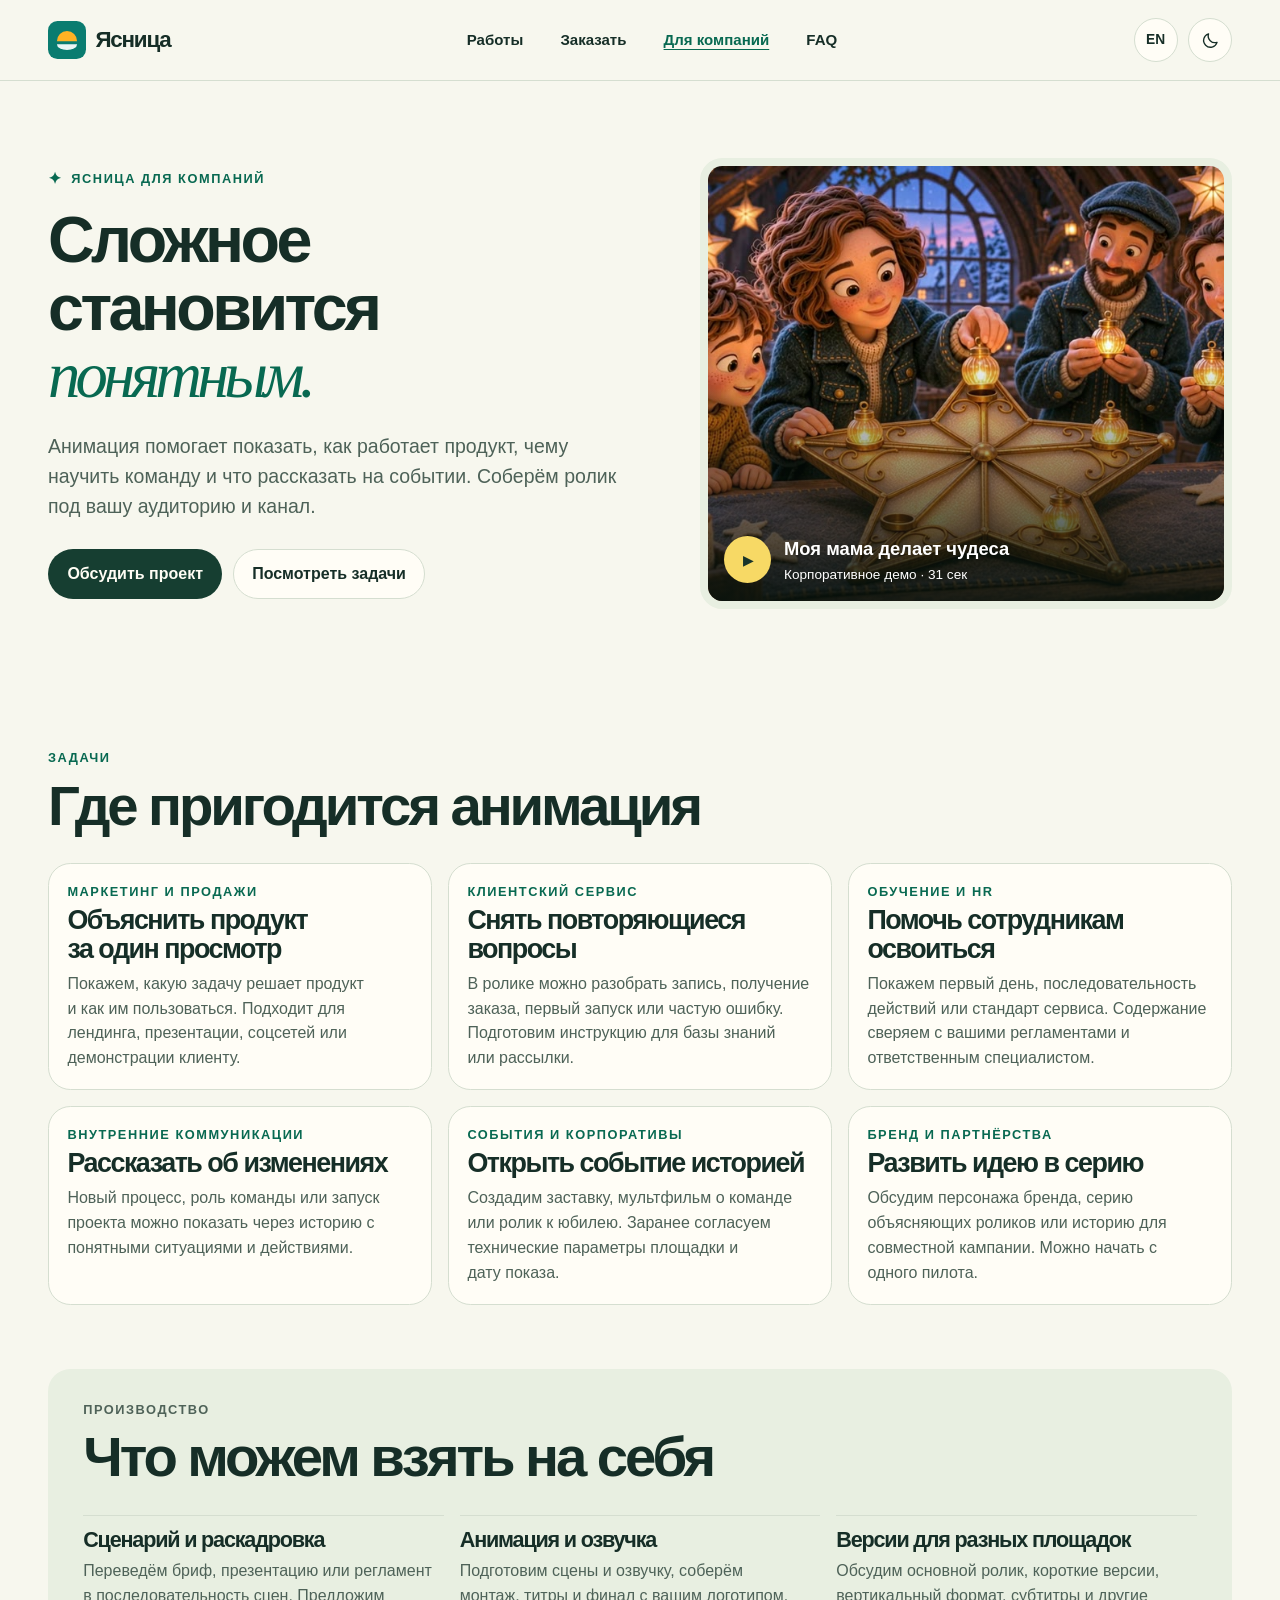
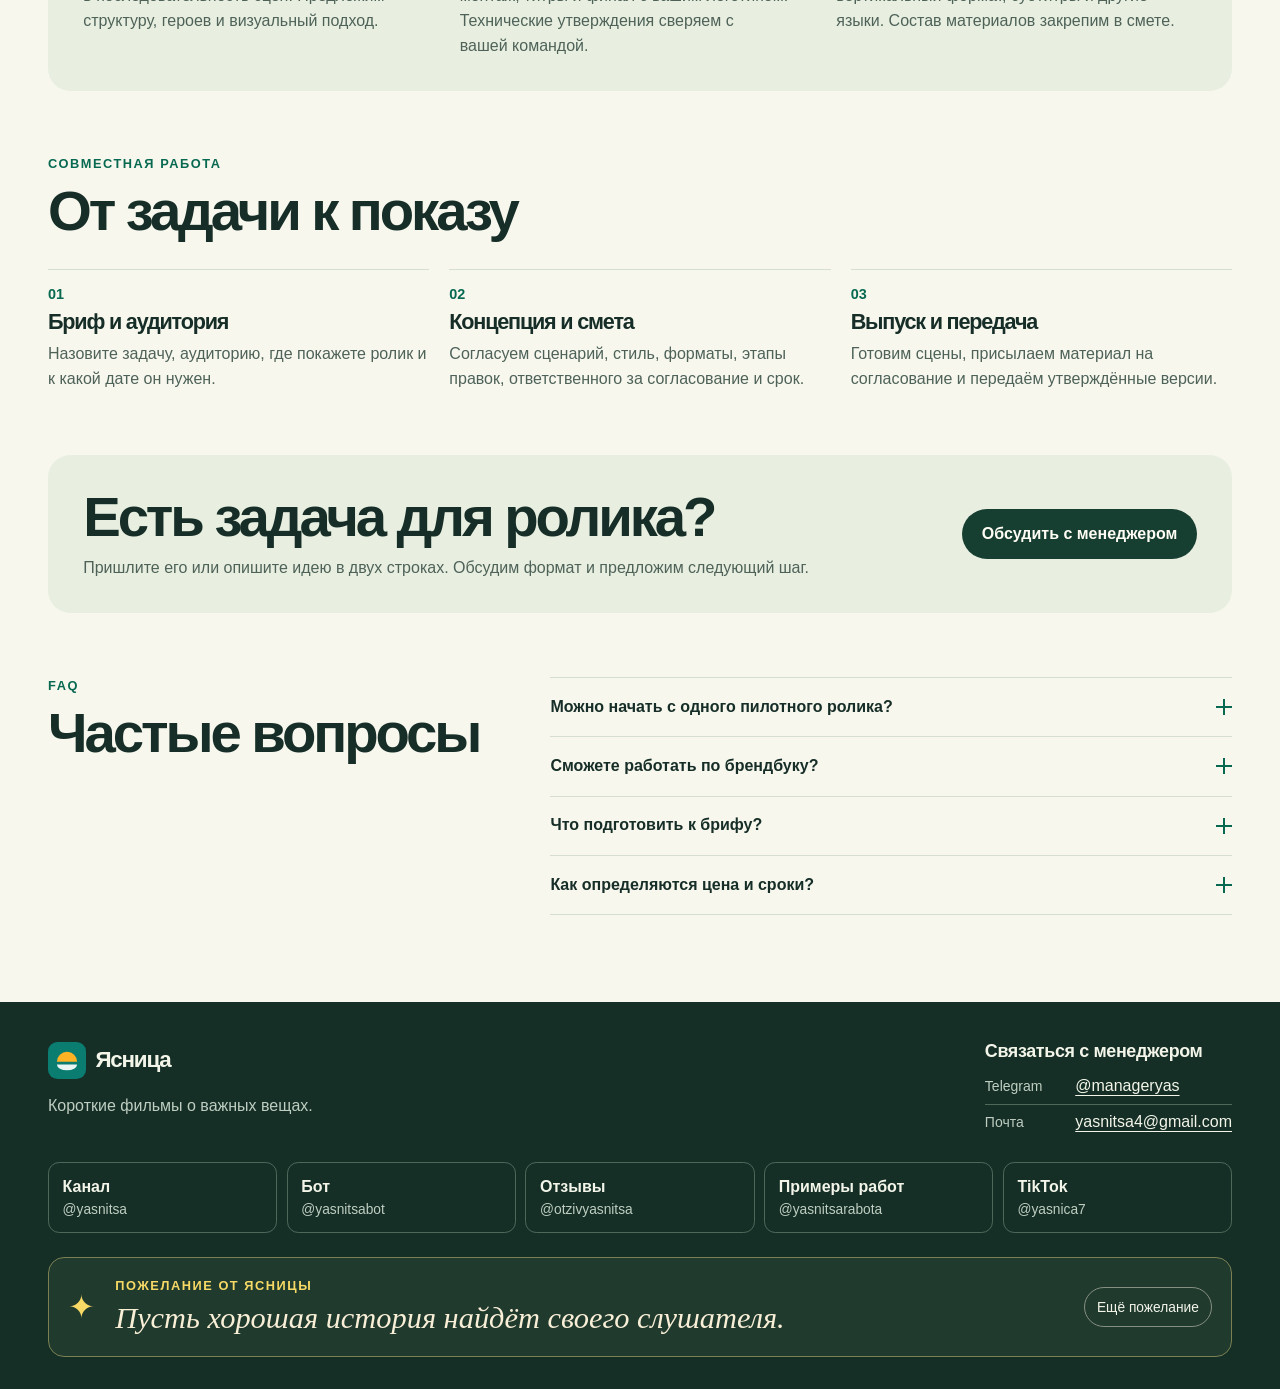
==== business/index.html @ 356d0d3c "Launch refreshed Yasnitsa site and Telegram Mini App" ====
<!doctype html>
<html lang="ru">
<head>
<meta charset="utf-8">
<meta name="viewport" content="width=device-width, initial-scale=1">
<meta name="description" content="Анимация для обучения, продуктов, коммуникаций и событий. Сценарий, герои, озвучка и монтаж под задачу компании.">
<meta name="theme-color" content="#f7f7ee">
<meta property="og:title" content="Ясница для компаний — анимация под вашу задачу">
<meta property="og:description" content="Анимация для обучения, продуктов, коммуникаций и событий. Сценарий, герои, озвучка и монтаж под задачу компании.">
<meta property="og:image" content="https://yasnitsa.ru/assets/corporate.jpg">
<title data-en="Yasnitsa for business — animation with a purpose">Ясница для компаний — анимация под вашу задачу</title>
<link rel="canonical" href="https://yasnitsa.ru/business/">
<link rel="icon" href="../assets/mark.svg" type="image/svg+xml">
<script src="../prefs.js"></script>
<link rel="stylesheet" href="../styles.css">
<script src="../site.js" defer></script>
</head>
<body data-assets="../assets/">
<a class="skip" href="#main"><span data-en="Skip to content">К содержанию</span></a>
<header class="top"><div class="wrap top-inner">
<a class="brand" href="../"><img src="../assets/mark.svg" alt="" width="40" height="40"><span data-en="Yasnitsa">Ясница</span></a>
<nav aria-label="Навигация" data-en-label="Navigation">
<a href="../#works"><span data-en="Portfolio">Работы</span></a>
<a href="../#order"><span data-en="Order">Заказать</span></a>
<a href="../business/" aria-current='page'><span data-en="For business">Для компаний</span></a>
<a href="#faq">FAQ</a>
</nav>
<div class="controls"><button type="button" id="language" aria-label="Switch to English">EN</button><button type="button" id="theme" aria-label="Включить тёмную тему"></button></div>
</div></header>
<main id="main">

<section class="wrap hero business-hero">
<div class="hero-copy"><p data-en="Yasnitsa for business" class="kicker">Ясница для компаний</p>
<h1><span data-en="Make the complex">Сложное становится</span> <em><span data-en="easy to follow.">понятным.</span></em></h1>
<p data-en="Animation can show how a product works, teach a team or open an event. We build the film around your audience and where they’ll watch it." class="lead">Анимация помогает показать, как работает продукт, чему научить команду и что рассказать на событии. Соберём ролик под вашу аудиторию и канал.</p>
<div class="buttons"><a href="https://t.me/manageryas" class="button primary" data-order="business"><span data-en="Discuss a project">Обсудить проект</span></a><a class="button secondary" href="#use-cases"><span data-en="Explore use cases">Посмотреть задачи</span></a></div></div>
<a class="business-film work-media" href="../assets/corporate.mp4" data-video="corporate" data-title-ru="Моя мама делает чудеса" data-title-en="My Mum Makes Miracles" aria-label="Смотреть корпоративное демо" data-en-label="Watch the business demo"><img src="../assets/corporate.jpg" alt="" width="720" height="405"><span class="film-caption"><span class="play" aria-hidden="true">▶</span><span><strong data-en="My Mum Makes Miracles">Моя мама делает чудеса</strong><small data-en="Business demo · 31 sec">Корпоративное демо · 31 сек</small></span></span></a>
</section>
<section class="wrap section" id="use-cases"><div class="section-heading"><p data-en="Use cases" class="kicker">Задачи</p><h2 data-en="Where animation can help">Где пригодится анимация</h2></div><div class="use-grid"><article class="use-card"><p data-en="Marketing and sales" class="kicker">Маркетинг и продажи</p><h3 data-en="Explain a product in one viewing">Объяснить продукт за один просмотр</h3><p data-en="Show what the product does and how to use it, for a landing page, pitch, social video or client demo.">Покажем, какую задачу решает продукт и как им пользоваться. Подходит для лендинга, презентации, соцсетей или демонстрации клиенту.</p></article><article class="use-card"><p data-en="Customer support" class="kicker">Клиентский сервис</p><h3 data-en="Answer recurring questions">Снять повторяющиеся вопросы</h3><p data-en="Cover booking, order collection, getting started or a common mistake. Turn it into a video for your help centre or email series.">В ролике можно разобрать запись, получение заказа, первый запуск или частую ошибку. Подготовим инструкцию для базы знаний или рассылки.</p></article><article class="use-card"><p data-en="Learning and HR" class="kicker">Обучение и HR</p><h3 data-en="Help employees hit the ground running">Помочь сотрудникам освоиться</h3><p data-en="Show the first day, a task sequence or a service standard. We align the script with your policies and subject-matter expert.">Покажем первый день, последовательность действий или стандарт сервиса. Содержание сверяем с вашими регламентами и ответственным специалистом.</p></article><article class="use-card"><p data-en="Internal communications" class="kicker">Внутренние коммуникации</p><h3 data-en="Explain a change">Рассказать об изменениях</h3><p data-en="Use a story with clear situations and actions to explain a new process, what a team does or a project launch.">Новый процесс, роль команды или запуск проекта можно показать через историю с понятными ситуациями и действиями.</p></article><article class="use-card"><p data-en="Events and celebrations" class="kicker">События и корпоративы</p><h3 data-en="Open the event with a story">Открыть событие историей</h3><p data-en="Create an opener, a film about the team or an anniversary piece. We agree on venue specifications and the screening date upfront.">Создадим заставку, мультфильм о команде или ролик к юбилею. Заранее согласуем технические параметры площадки и дату показа.</p></article><article class="use-card"><p data-en="Brand and partnerships" class="kicker">Бренд и партнёрства</p><h3 data-en="Turn an idea into a series">Развить идею в серию</h3><p data-en="Discuss a brand character, an explainer series or a story for a joint campaign. Start with a single pilot if you like.">Обсудим персонажа бренда, серию объясняющих роликов или историю для совместной кампании. Можно начать с одного пилота.</p></article></div></section>
<section class="wrap section scope"><div class="section-heading"><p data-en="Production" class="kicker">Производство</p><h2 data-en="What we can take on">Что можем взять на себя</h2></div>
<div class="scope-grid">
<article><h3 data-en="Script and storyboard">Сценарий и раскадровка</h3><p data-en="Turn a brief, slide deck or policy into a sequence of scenes. We propose the structure, characters and visual approach.">Переведём бриф, презентацию или регламент в последовательность сцен. Предложим структуру, героев и визуальный подход.</p></article>
<article><h3 data-en="Animation and narration">Анимация и озвучка</h3><p data-en="Create scenes and narration, edit the film and add captions and your logo. We check technical claims with your team.">Подготовим сцены и озвучку, соберём монтаж, титры и финал с вашим логотипом. Технические утверждения сверяем с вашей командой.</p></article>
<article><h3 data-en="Cuts for different platforms">Версии для разных площадок</h3><p data-en="Discuss a master cut, shorter edits, vertical video, subtitles and other languages. We specify the deliverables in the quote.">Обсудим основной ролик, короткие версии, вертикальный формат, субтитры и другие языки. Состав материалов закрепим в смете.</p></article>
</div></section>
<section class="wrap section"><div class="section-heading"><p data-en="Working together" class="kicker">Совместная работа</p><h2 data-en="From brief to screening">От задачи к показу</h2></div><ol class="steps"><li><span class="step-no" aria-hidden="true">01</span><h3 data-en="Brief and audience">Бриф и аудитория</h3><p data-en="Tell us the goal, audience, viewing channel and deadline.">Назовите задачу, аудиторию, где покажете ролик и к какой дате он нужен.</p></li><li><span class="step-no" aria-hidden="true">02</span><h3 data-en="Concept and quote">Концепция и смета</h3><p data-en="Agree on the story, style, formats, review stages, point of contact and schedule.">Согласуем сценарий, стиль, форматы, этапы правок, ответственного за согласование и срок.</p></li><li><span class="step-no" aria-hidden="true">03</span><h3 data-en="Production and delivery">Выпуск и передача</h3><p data-en="We make the scenes, share the work for review and deliver the approved versions.">Готовим сцены, присылаем материал на согласование и передаём утверждённые версии.</p></li></ol></section>
<section class="wrap section business-cta"><div><h2 data-en="Have a brief in mind?">Есть задача для ролика?</h2><p data-en="Send a brief or describe the idea in a couple of lines. We’ll discuss a format and suggest a next step.">Пришлите его или опишите идею в двух строках. Обсудим формат и предложим следующий шаг.</p></div><a href="https://t.me/manageryas" class="button primary" data-order="business"><span data-en="Talk to our manager">Обсудить с менеджером</span></a></section><section class="wrap section faq" id="faq"><div class="section-heading"><p data-en="FAQ" class="kicker">FAQ</p><h2 data-en="Frequently asked questions">Частые вопросы</h2></div><div class="faq-list"><details><summary><span data-en="Can we start with a pilot film?">Можно начать с одного пилотного ролика?</span><span class="plus" aria-hidden="true"></span></summary><p data-en="Yes. We agree on one goal, audience and format. After the pilot, we can discuss a series or further cuts.">Да. Согласуем одну задачу, аудиторию и формат. После пилота можно обсудить серию или дополнительные версии.</p></details><details><summary><span data-en="Can you work from our brand guidelines?">Сможете работать по брендбуку?</span><span class="plus" aria-hidden="true"></span></summary><p data-en="Yes. Share your guidelines, logo, fonts and examples. We agree on how to apply them to the visuals, captions and end card.">Да. Пришлите брендбук, логотип, шрифты и примеры. Согласуем, как применить их в иллюстрациях, титрах и финале.</p></details><details><summary><span data-en="What should we prepare for the brief?">Что подготовить к брифу?</span><span class="plus" aria-hidden="true"></span></summary><p data-en="Share the goal, audience, channel and target date. If you have a script, policy, product link or style references, you can send them after first contact.">Цель ролика, аудиторию, площадку и желаемую дату. Если есть сценарий, регламент, ссылка на продукт или примеры стиля, приложите их после первого контакта.</p></details><details><summary><span data-en="How do you estimate price and timing?">Как определяются цена и сроки?</span><span class="plus" aria-hidden="true"></span></summary><p data-en="We consider script and scene complexity, versions, narration and review stages. We discuss the quote, schedule and usage terms before starting.">По объёму сценария, числу сцен и версий, озвучке и этапам согласования. Смету, срок и условия использования обсуждаем до начала работы.</p></details></div></section>
</main>
<footer class="footer" id="contacts"><div class="wrap">
<div class="footer-main"><div><a class="brand" href="../"><img src="../assets/mark.svg" alt="" width="40" height="40"><span data-en="Yasnitsa">Ясница</span></a><p data-en="Short films about the things that matter.">Короткие фильмы о важных вещах.</p></div>
<div class="direct"><h2 data-en="Contact our manager">Связаться с менеджером</h2>
<a href="https://t.me/manageryas"><span class="contact-label">Telegram</span><span>@manageryas</span></a>
<a href="mailto:yasnitsa4@gmail.com"><span class="contact-label" data-en="Email">Почта</span><span>yasnitsa4@gmail.com</span></a></div></div>
<div class="socials"><a href="https://t.me/yasnitsa"><strong data-en="Channel">Канал</strong><span>@yasnitsa</span></a><a href="https://t.me/yasnitsabot"><strong data-en="Bot">Бот</strong><span>@yasnitsabot</span></a><a href="https://t.me/otzivyasnitsa"><strong data-en="Reviews">Отзывы</strong><span>@otzivyasnitsa</span></a><a href="https://t.me/yasnitsarabota"><strong data-en="Portfolio">Примеры работ</strong><span>@yasnitsarabota</span></a><a href="https://www.tiktok.com/@yasnica7"><strong data-en="TikTok">TikTok</strong><span>@yasnica7</span></a></div>
<aside class="wish"><div class="wish-star" aria-hidden="true">✦</div><div><p data-en="A wish from Yasnitsa" class="kicker">Пожелание от Ясницы</p><p class="wish-line" id="wish" aria-live="polite"><span data-en="May today give you a reason to smile.">Пусть сегодня найдётся повод улыбнуться.</span></p></div>
<button class="wish-next" type="button" id="wish-next"><span data-en="Another wish">Ещё пожелание</span></button></aside>
</div></footer>
<dialog id="video-dialog" class="modal" aria-labelledby="video-title">
<button class="close" type="button" data-close aria-label="Закрыть" data-en-label="Close">×</button>
<div class="video-panel"><video controls playsinline preload="none"></video></div>
<div class="modal-body"><p data-en="Demo film" class="kicker">Демонстрационная работа</p><h2 id="video-title"></h2><p data-en="Fictional story. The video is in Russian.">Вымышленный сюжет. Видео на русском языке.</p></div>
</dialog>
<dialog id="order-dialog" class="modal order-modal" aria-labelledby="order-title">
<button class="close" type="button" data-close aria-label="Закрыть" data-en-label="Close">×</button>
<div class="modal-body"><p data-en="Custom project" class="kicker">Заказной проект</p>
<h2 id="order-title"></h2>
<p data-en="Tell us a little about your idea. We’ll suggest an approach and agree on timing and cost.">Коротко опишите идею. Мы подскажем, что можно сделать, и согласуем сроки и стоимость.</p>
<form id="order-form">
<label for="brief"><span data-en="Idea, occasion or goal">Идея, повод или задача</span></label>
<textarea id="brief" maxlength="650" rows="4" placeholder="Например: сказка про маленького пилота на день рождения" data-en-placeholder="For example: a little pilot’s birthday adventure"></textarea>
<p class="field-note"><span data-en="Your draft opens in Telegram so you can send it yourself.">Текст откроется как черновик в Telegram. Отправить его вы сможете сами.</span></p>
<div class="buttons"><a class="button primary" id="telegram-draft" href="https://t.me/manageryas"><span data-en="Open Telegram">Открыть Telegram</span></a><a class="button secondary" id="email-draft" href="mailto:yasnitsa4@gmail.com"><span data-en="Use email">Написать на почту</span></a></div>
</form></div></dialog>
</body>
</html>
---- styles.css ----
:root {
  color-scheme: light;
  --bg: #f7f7ee; --paper: #fffdf6; --ink: #162e27; --muted: #4e6258;
  --line: #d5ded0; --accent: #086951; --wash: #e8efe1; --warm: #f2eddc;
  --sun: #f7d965; --button: #163e31; --button-ink: #fffdf4;
  --footer: #152f27; --footer-ink: #f3f5e9; --footer-muted: #bfcec1;
  --radius: 1.4rem;
  font-family: Inter, -apple-system, BlinkMacSystemFont, "Segoe UI", Arial, sans-serif;
}
:root[data-theme="dark"] {
  color-scheme: dark;
  --bg: #111e19; --paper: #192a23; --ink: #edf3e9; --muted: #bbcbbf;
  --line: #384d43; --accent: #9adcb2; --wash: #20372b; --warm: #2a3024;
  --button: #c7edb9; --button-ink: #162e27; --footer: #0a1712;
}
*,*::before,*::after { box-sizing: border-box }
html { scroll-behavior: smooth }
body { margin: 0; background: var(--bg); color: var(--ink); line-height: 1.55 }
img { display: block; max-width: 100%; height: auto }
a { color: inherit; text-underline-offset: .25em }
button,textarea { font: inherit }
button { cursor: pointer }
:focus-visible { outline: 3px solid #dd9e22; outline-offset: 4px }
h1,h2,h3,p { margin: 0 }
h1,h2,h3 { line-height: 1.05; letter-spacing: -.055em; text-wrap: balance }
h1 { font-size: clamp(3.05rem, 6.05vw, 6rem); font-weight: 780 }
h2 { font-size: clamp(2rem, 4.4vw, 4.1rem); font-weight: 760 }
h3 { font-size: clamp(1.4rem, 2.1vw, 2rem); font-weight: 740 }
p { text-wrap: pretty }
.wrap { width: min(1200px, calc(100% - 6rem)); margin-inline: auto }
.skip { position: fixed; left: 1rem; top: 1rem; z-index: 5; transform: translateY(-180%); background: var(--paper); padding: .7rem 1rem }
.skip:focus { transform: none }
.top { border-bottom: 1px solid var(--line) }
.top-inner { display: flex; min-height: 5rem; justify-content: space-between; align-items: center; gap: 1.25rem }
.brand { display: inline-flex; align-items: center; gap: .62rem; font-size: 1.4rem; font-weight: 780; letter-spacing: -.055em; text-decoration: none }
.brand img { flex: none; width: 2.35rem }
nav { display: flex; align-items: center; gap: clamp(.8rem, 2.9vw, 2.6rem) }
nav a { font-size: .94rem; font-weight: 650; text-decoration: none; white-space: nowrap }
nav a:hover, nav a[aria-current] { color: var(--accent); text-decoration: underline }
.controls,.buttons { display: flex; gap: .65rem; align-items: center; flex-wrap: wrap }
.controls { flex-wrap: nowrap }
.controls button { min-width: 2.75rem; height: 2.75rem; display: grid; place-items: center; padding: .32rem; background: var(--paper); color: var(--ink); border: 1px solid var(--line); border-radius: 50%; font-size: .86rem; font-weight: 750 }
.controls button svg { width: 1.18rem; height: 1.18rem }
.button { min-height: 3.15rem; display: inline-flex; align-items: center; justify-content: center; border-radius: 999px; padding: .7rem 1.15rem; text-decoration: none; font-weight: 720; border: 1px solid transparent; line-height: 1.2; text-align: center; transition: transform .2s, background-color .2s }
.button:hover { transform: translateY(-2px) }
.primary { color: var(--button-ink); background: var(--button) }
.secondary { background: var(--paper); border-color: var(--line); color: var(--ink) }
.hero { display: grid; grid-template-columns: 1.02fr .98fr; align-items: center; gap: clamp(2rem, 5vw, 5.5rem); padding-block: clamp(3rem, 6vw, 6rem) }
.hero h1 em { display: block; font-weight: 500; font-family: Georgia, "Times New Roman", serif; color: var(--accent); letter-spacing: -.075em }
.kicker { font-size: .8rem; font-weight: 780; letter-spacing: .12em; text-transform: uppercase; color: var(--accent); line-height: 1.35 }
.hero-copy .kicker { display: inline-flex; gap: .55rem; align-items: center; margin-bottom: 1rem }
.hero-copy .kicker::before { content: '✦'; color: var(--accent); font-size: 1rem }
.lead { color: var(--muted); max-width: 36rem; font-size: clamp(1rem, 1.55vw, 1.22rem); margin-top: 1.35rem }
.hero .buttons { margin-top: 1.7rem }
.hero-art { position: relative; padding: .56rem; border-radius: calc(var(--radius) + .56rem); background: var(--wash); border: 1px solid var(--line); transform: rotate(2deg); margin-inline: .25rem }
.hero-film, .work-media { position: relative; display: block; overflow: hidden; border-radius: var(--radius); isolation: isolate; background: var(--wash); color: #fff }
.hero-film { aspect-ratio: 1.12; }
.hero-film img,.work-media img { width: 100%; height: 100%; object-fit: cover; transition: transform .35s }
.hero-film img { object-position: center 42% }
.hero-film:hover img,.work-media:hover img { transform: scale(1.045) }
.hero-film::after,.business-film::after { content: ''; position: absolute; inset: 42% 0 0; background: linear-gradient(transparent,rgba(5,17,12,.9)); z-index: 0; pointer-events: none }
.film-caption { position: absolute; display: flex; align-items: center; gap: .8rem; bottom: 1rem; left: 1rem; right: 1rem; z-index: 1 }
.film-caption strong,.film-caption small { display: block }
.film-caption strong { font-size: 1.15rem }
.film-caption small { color: #fff; font-size: .85rem }
.play { display: grid; place-items: center; width: 2.95rem; height: 2.95rem; background: var(--sun); color: #19342a; border-radius: 50%; flex: none; font-size: .9rem; padding-left: .13rem }
.hero-ticket { position: absolute; right: -.9rem; top: 1.55rem; display: inline-flex; align-items: center; gap: .5rem; padding: .6rem .85rem; border-radius: .55rem; background: var(--sun); color: #213b30; box-shadow: 0 5px 17px #1113; font-size: .85rem; font-weight: 750; transform: rotate(-8deg); pointer-events: none }
.section { padding-block: clamp(2.4rem, 5vw, 4.6rem); scroll-margin-top: 1rem }
.section-heading { margin-bottom: 1.8rem; max-width: 53rem }
.section-heading .kicker,.about .kicker { margin-bottom: .55rem }
.section-intro { color: var(--muted); margin-top: .8rem; max-width: 43rem }
.work-grid,.use-grid,.scope-grid { display: grid; grid-template-columns: repeat(3,minmax(0,1fr)); gap: 1rem }
.work-card,.use-card { background: var(--paper); border: 1px solid var(--line); border-radius: var(--radius) }
.work-card { padding: .45rem }
.work-media { aspect-ratio: 1.55; border-radius: 1rem }
.work-media.portrait img { object-position: 50% 38% }
.work-card .play { position: absolute; left: .65rem; bottom: .65rem }
.work-copy,.use-card { padding: 1.15rem }
.work-copy h3,.use-card h3 { margin: .4rem 0 .55rem }
.work-copy > p:last-child,.use-card > p:last-child,.offer p,.steps p,.scope p,.about > div > p:not(.kicker),.business-cta p { color: var(--muted) }
.quiet-link { display: inline-block; color: var(--accent); margin-top: 1.15rem; font-weight: 700 }
.offer-grid { display: grid; grid-template-columns: 1fr 1fr; gap: 1rem }
.offer { position: relative; display: flex; flex-direction: column; align-items: flex-start; gap: .8rem; background: var(--wash); border: 1px solid var(--line); border-radius: var(--radius); padding: clamp(1.25rem,3vw,2rem) }
.offer-icon { color: var(--accent); font-size: 2rem; line-height: 1 }
.offer .button { margin-top: auto }
.unavailable { background: var(--warm); overflow: hidden }
.unavailable .ribbon { background: var(--sun); color: #332e16; font-size: .85rem; font-weight: 760; padding: .55rem 1rem; align-self: stretch; margin: auto calc(-1 * clamp(1.25rem,3vw,2rem)) .15rem; text-align: center; background-image: repeating-linear-gradient(135deg,transparent 0 12px,#97780712 12px 21px) }
.process { margin-top: 2.1rem }
.subheading { margin-bottom: 1rem }
.steps { list-style: none; margin: 0; padding: 0; display: grid; grid-template-columns: repeat(3,minmax(0,1fr)); gap: 1.25rem }
.steps li { border-top: 1px solid var(--line); padding: .85rem 0 0 }
.step-no { font-size: .9rem; color: var(--accent); font-weight: 750; display: block; margin-bottom: .35rem }
.steps h3,.scope-grid h3 { font-size: 1.35rem; margin-bottom: .5rem }
.about { display: grid; grid-template-columns: 1fr 1fr; gap: 2rem; border-top: 1px solid var(--line); align-items: center }
.about .button { margin-top: 1rem }
.faq { display: grid; grid-template-columns: .8fr 1.2fr; gap: 2rem 3rem }
.faq-list details { border-top: 1px solid var(--line); }
.faq-list details:last-child { border-bottom: 1px solid var(--line) }
summary { cursor: pointer; list-style: none; display: flex; justify-content: space-between; align-items: center; gap: 1rem; padding: 1.05rem 0; font-weight: 730 }
summary::-webkit-details-marker { display: none }
.plus { display: block; position: relative; width: 1rem; height: 1rem; flex: none; color: var(--accent) }
.plus::before,.plus::after { content: ""; width: 1rem; height: 2px; position: absolute; top: calc(50% - 1px); background: currentColor; }
.plus::after { transform: rotate(90deg); transition: transform .18s }
details[open] .plus::after { transform: rotate(0) }
details p { color: var(--muted); padding-bottom: 1rem; padding-right: 1.2rem }
.business-hero { grid-template-columns: 1.05fr .95fr }
.business-hero h1 { font-size: clamp(2.9rem,5.05vw,5.1rem) }
.business-film { aspect-ratio: 1.18; border-radius: var(--radius); border: .5rem solid var(--wash) }
.use-card { min-height: 12rem }
.scope,.business-cta { border-radius: var(--radius); background: var(--wash); padding-inline: clamp(1.2rem,3vw,2.2rem) }
.scope { padding-block: 2rem }
.scope-grid article { border-top: 1px solid var(--line); padding-top: .8rem }
.business-cta { display: flex; justify-content: space-between; align-items: center; gap: 1rem 2rem; padding-block: 2rem }
.business-cta p { margin-top: .6rem }
.business-cta .button { flex: none }
.footer { background: var(--footer); color: var(--footer-ink); padding: 2.5rem 0 2rem; margin-top: 1.4rem }
.footer-main { display: flex; justify-content: space-between; gap: 1.25rem; margin-bottom: 1.4rem }
.footer-main p { color: var(--footer-muted); margin-top: .45rem }
.direct h2 { font-size: 1.12rem; letter-spacing: -.02em; margin-bottom: .5rem }
.direct a { display: grid; grid-template-columns: 5rem minmax(0,1fr); gap: .65rem; align-items: baseline; padding-block: .32rem; text-decoration: none }
.direct a span:last-child { text-decoration: underline; overflow-wrap: anywhere }
.direct a + a { border-top: 1px solid #50685a }
.contact-label { color: var(--footer-muted); font-size: .875rem }
.socials { display: grid; grid-template-columns: repeat(5,minmax(0,1fr)); gap: .6rem; margin-bottom: 1.5rem }
.socials a { border: 1px solid #50685a; padding: .72rem .85rem; border-radius: .7rem; text-decoration: none }
.socials a:hover { background: #254138 }
.socials strong,.socials span { display: block; }
.socials span { font-size: .86rem; color: var(--footer-muted); overflow-wrap: anywhere }
.wish { border: 1px solid #7b8052; border-radius: 1rem; background: #203a2e; color: #f9efd7; display: grid; grid-template-columns: auto 1fr auto; align-items: center; gap: .85rem 1.25rem; padding: 1.2rem }
.wish-star,.wish .kicker { color: var(--sun) }
.wish-star { font-size: 2rem; line-height: 1 }
.wish-line { font: italic clamp(1.2rem,2.4vw,1.9rem)/1.25 Georgia,serif; margin-top: .28rem }
.wish-next { color: var(--footer-ink); padding: .52rem .75rem; background: transparent; border: 1px solid #869081; border-radius: 999px; font-size: .86rem; white-space: nowrap }
.wish-next:hover { background: #335244 }
.modal { position: fixed; max-height: calc(100dvh - 1.5rem); width: min(44rem,calc(100% - 1.5rem)); padding: 0; background: var(--paper); color: var(--ink); border: 1px solid var(--line); border-radius: 1.15rem; overscroll-behavior: contain; box-shadow: 0 16px 64px #0004 }
.modal::backdrop { background: #06140fd1 }
.close { z-index: 2; position: absolute; top: .65rem; right: .65rem; width: 2.75rem; height: 2.75rem; border: 1px solid var(--line); background: var(--paper); color: var(--ink); border-radius: 50%; font-size: 1.55rem; line-height: 1 }
.video-panel { background: #101612; display: grid; place-items: center }
.video-panel video { display: block; width: 100%; max-height: 64dvh; object-fit: contain }
.modal-body { padding: clamp(1rem,4vw,2rem) }
.modal-body .kicker { margin-bottom: .45rem }
.modal-body h2 { font-size: clamp(1.8rem,5vw,2.8rem); padding-right: 1.6rem }
.modal-body h2+p { color: var(--muted); margin-top: .65rem }
.order-modal { width: min(36rem,calc(100% - 1.5rem)) }
#order-form { display: grid; gap: .65rem; margin-top: 1.1rem }
label { font-weight: 720 }
textarea { min-width: 0; resize: vertical; padding: .75rem; background: var(--bg); border: 1px solid var(--line); border-radius: .65rem; color: var(--ink); width: 100%; }
.field-note { color: var(--muted); font-size: .9rem }
@media (max-width: 950px) {
  .wrap { width: calc(100% - 3rem) }
  .hero { gap: 1.55rem }
  .socials { grid-template-columns: repeat(3,minmax(0,1fr)) }
}
@media (max-width: 720px) {
  .wrap { width: calc(100% - 2rem) }
  .top-inner { flex-wrap: wrap; gap: .5rem; padding: .65rem 0 }
  nav { order: 3; width: 100%; gap: .5rem 1rem; flex-wrap: wrap; padding-top: .2rem }
  nav a { padding-block: .32rem; font-size: .9rem }
  .hero,.business-hero,.faq,.about { grid-template-columns: 1fr; gap: 1.45rem }
  .hero { padding-block: 2.25rem }
  .hero-art { margin-inline: .4rem .65rem; transform: rotate(1.4deg) }
  .hero-film { aspect-ratio: 1.23 }
  .hero-ticket { top: -.52rem; right: -.3rem; font-size: .78rem }
  .hero-copy .kicker { margin-bottom: .6rem }
  .hero .buttons { margin-top: 1.15rem }
  .work-grid,.use-grid { grid-template-columns: repeat(2,minmax(0,1fr)) }
  .work-copy,.use-card { padding: .8rem }
  .work-copy .kicker { font-size: .74rem }
  .steps,.scope-grid { grid-template-columns: 1fr }
  .business-cta { flex-wrap: wrap }
  .faq .section-heading { margin-bottom: 0 }
}
@media (max-width: 460px) {
  .offer-grid,.work-grid,.use-grid { grid-template-columns: 1fr }
  .work-media { aspect-ratio: 1.75 }
  .use-card { min-height: 0 }
  .footer-main { flex-direction: column }
  .socials { grid-template-columns: repeat(2,minmax(0,1fr)) }
  .wish { grid-template-columns: auto 1fr }
  .wish-next { grid-column: 2; justify-self: start }
}
@media (prefers-reduced-motion: reduce) {
  *,*::before,*::after { transition: none !important; scroll-behavior: auto !important }
}
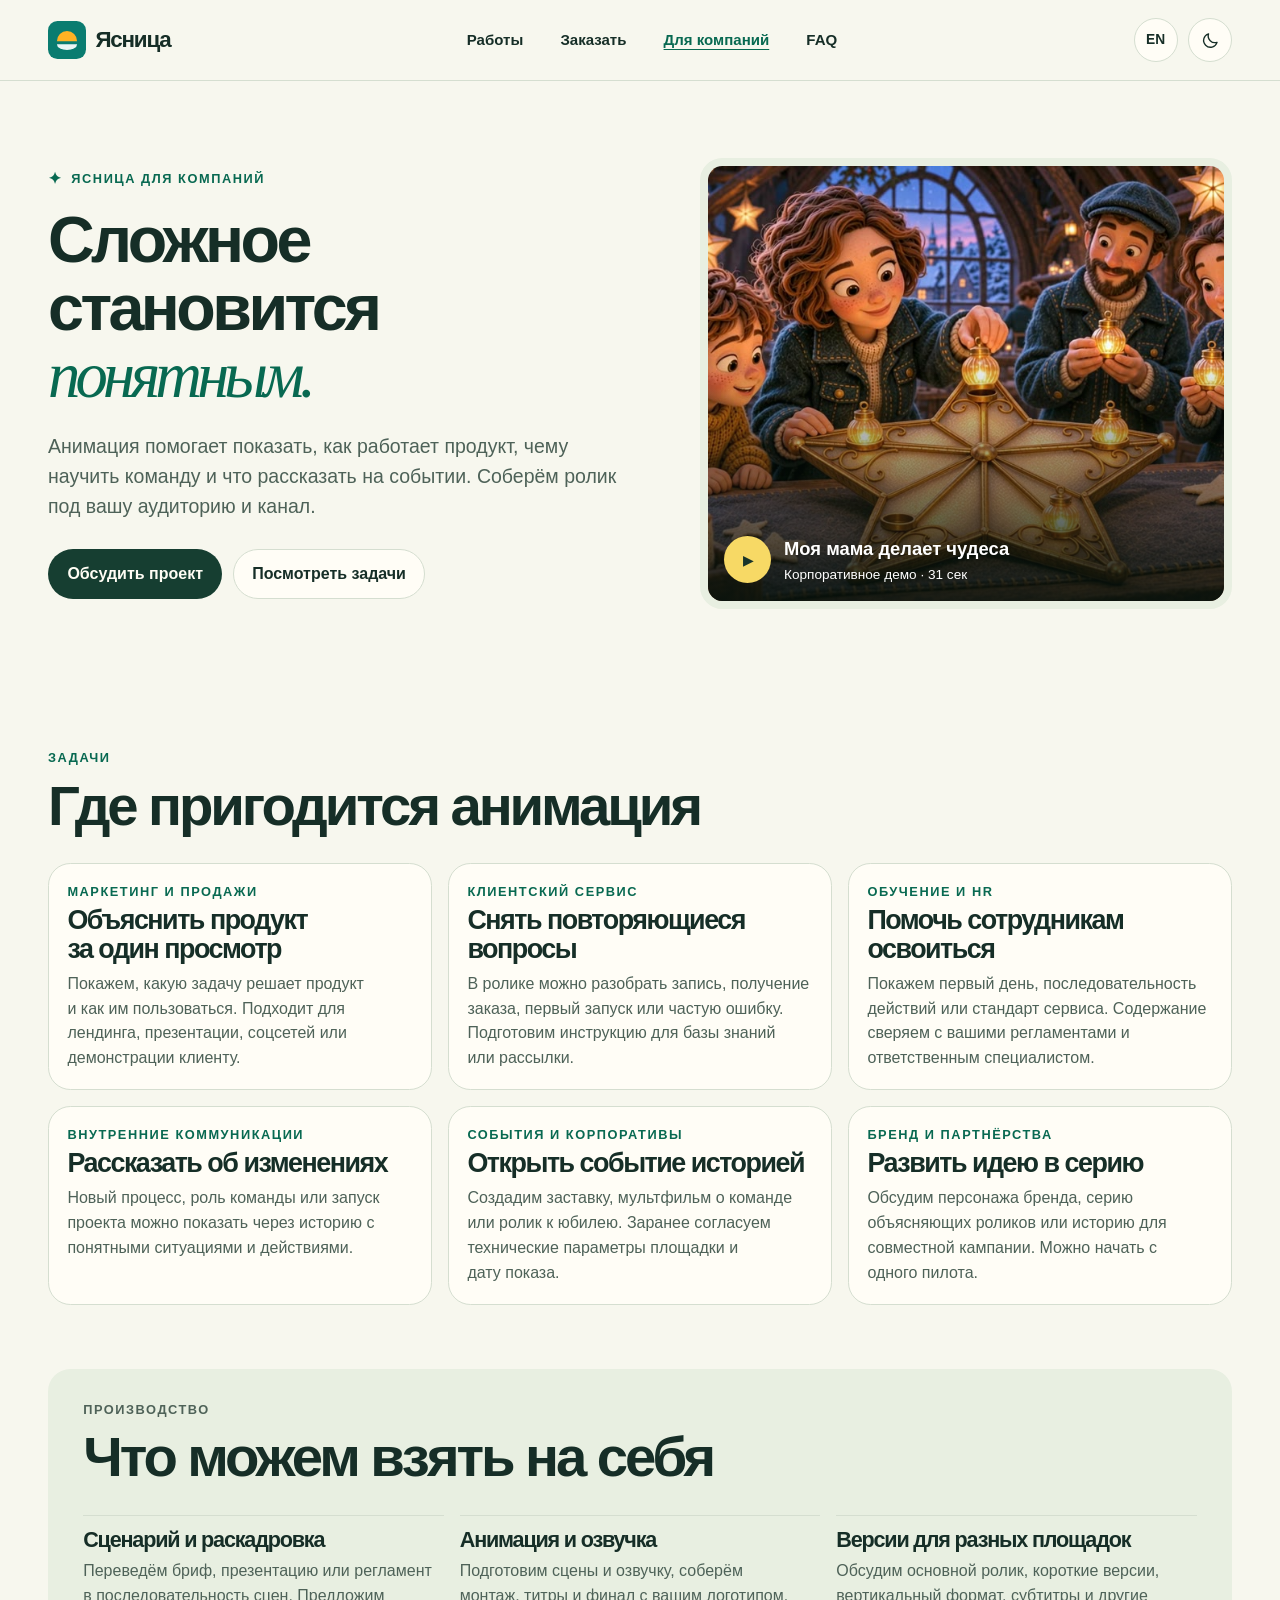
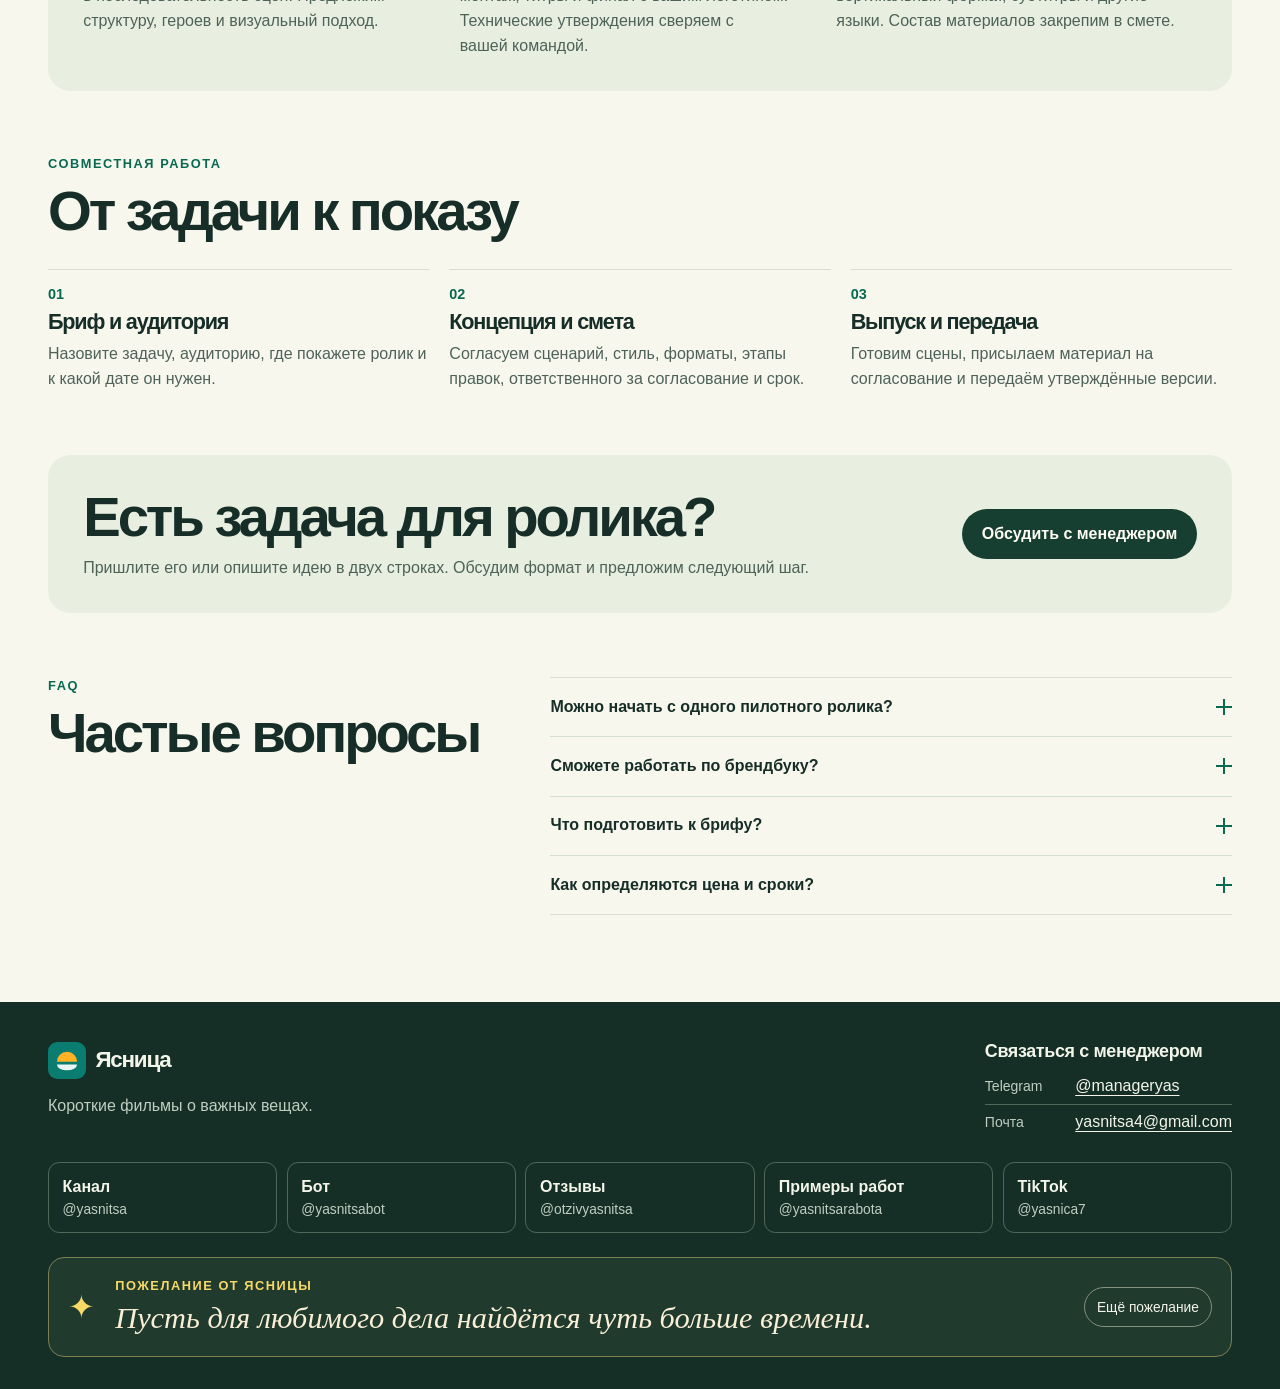
==== commit ae771977: "Clarify customer requests and recover from video loading errors" ====
--- a/business/index.html
+++ b/business/index.html
@@ -12,8 +12,8 @@
 <link rel="canonical" href="https://yasnitsa.ru/business/">
 <link rel="icon" href="../assets/mark.svg" type="image/svg+xml">
 <script src="../prefs.js"></script>
-<link rel="stylesheet" href="../styles.css">
-<script src="../site.js" defer></script>
+<link rel="stylesheet" href="../styles.css?v=journey-20261119">
+<script src="../site.js?v=journey-20261119" defer></script>
 </head>
 <body data-assets="../assets/">
 <a class="skip" href="#main"><span data-en="Skip to content">К содержанию</span></a>
@@ -58,6 +58,7 @@
 <dialog id="video-dialog" class="modal" aria-labelledby="video-title">
 <button class="close" type="button" data-close aria-label="Закрыть" data-en-label="Close">×</button>
 <div class="video-panel"><video controls playsinline preload="none"></video></div>
+<p class="video-status" role="status" hidden><span data-en="The video could not load.">Не удалось загрузить видео.</span> <a target="_blank" rel="noopener" data-en="Open the video separately">Открыть видео отдельно</a></p>
 <div class="modal-body"><p data-en="Demo film" class="kicker">Демонстрационная работа</p><h2 id="video-title"></h2><p data-en="Fictional story. The video is in Russian.">Вымышленный сюжет. Видео на русском языке.</p></div>
 </dialog>
 <dialog id="order-dialog" class="modal order-modal" aria-labelledby="order-title">
@@ -68,7 +69,7 @@
 <form id="order-form">
 <label for="brief"><span data-en="Idea, occasion or goal">Идея, повод или задача</span></label>
 <textarea id="brief" maxlength="650" rows="4" placeholder="Например: сказка про маленького пилота на день рождения" data-en-placeholder="For example: a little pilot’s birthday adventure"></textarea>
-<p class="field-note"><span data-en="Your draft opens in Telegram so you can send it yourself.">Текст откроется как черновик в Telegram. Отправить его вы сможете сами.</span></p>
+<p class="field-note"><span data-en="The draft opens in Telegram or your email app. Please send it there when you are ready.">Черновик откроется в Telegram или в почтовом приложении. Отправьте его, когда будете готовы.</span></p>
 <div class="buttons"><a class="button primary" id="telegram-draft" href="https://t.me/manageryas"><span data-en="Open Telegram">Открыть Telegram</span></a><a class="button secondary" id="email-draft" href="mailto:yasnitsa4@gmail.com"><span data-en="Use email">Написать на почту</span></a></div>
 </form></div></dialog>
 </body>
--- a/styles.css
+++ b/styles.css
@@ -83,8 +83,7 @@
 .offer { position: relative; display: flex; flex-direction: column; align-items: flex-start; gap: .8rem; background: var(--wash); border: 1px solid var(--line); border-radius: var(--radius); padding: clamp(1.25rem,3vw,2rem) }
 .offer-icon { color: var(--accent); font-size: 2rem; line-height: 1 }
 .offer .button { margin-top: auto }
-.unavailable { background: var(--warm); overflow: hidden }
-.unavailable .ribbon { background: var(--sun); color: #332e16; font-size: .85rem; font-weight: 760; padding: .55rem 1rem; align-self: stretch; margin: auto calc(-1 * clamp(1.25rem,3vw,2rem)) .15rem; text-align: center; background-image: repeating-linear-gradient(135deg,transparent 0 12px,#97780712 12px 21px) }
+.offer.request { background: var(--warm) }
 .process { margin-top: 2.1rem }
 .subheading { margin-bottom: 1rem }
 .steps { list-style: none; margin: 0; padding: 0; display: grid; grid-template-columns: repeat(3,minmax(0,1fr)); gap: 1.25rem }
@@ -182,3 +181,6 @@
 @media (prefers-reduced-motion: reduce) {
   *,*::before,*::after { transition: none !important; scroll-behavior: auto !important }
 }
+
+.video-status { padding: .7rem 1rem; color: var(--ink); }
+.video-status a { text-decoration: underline; }
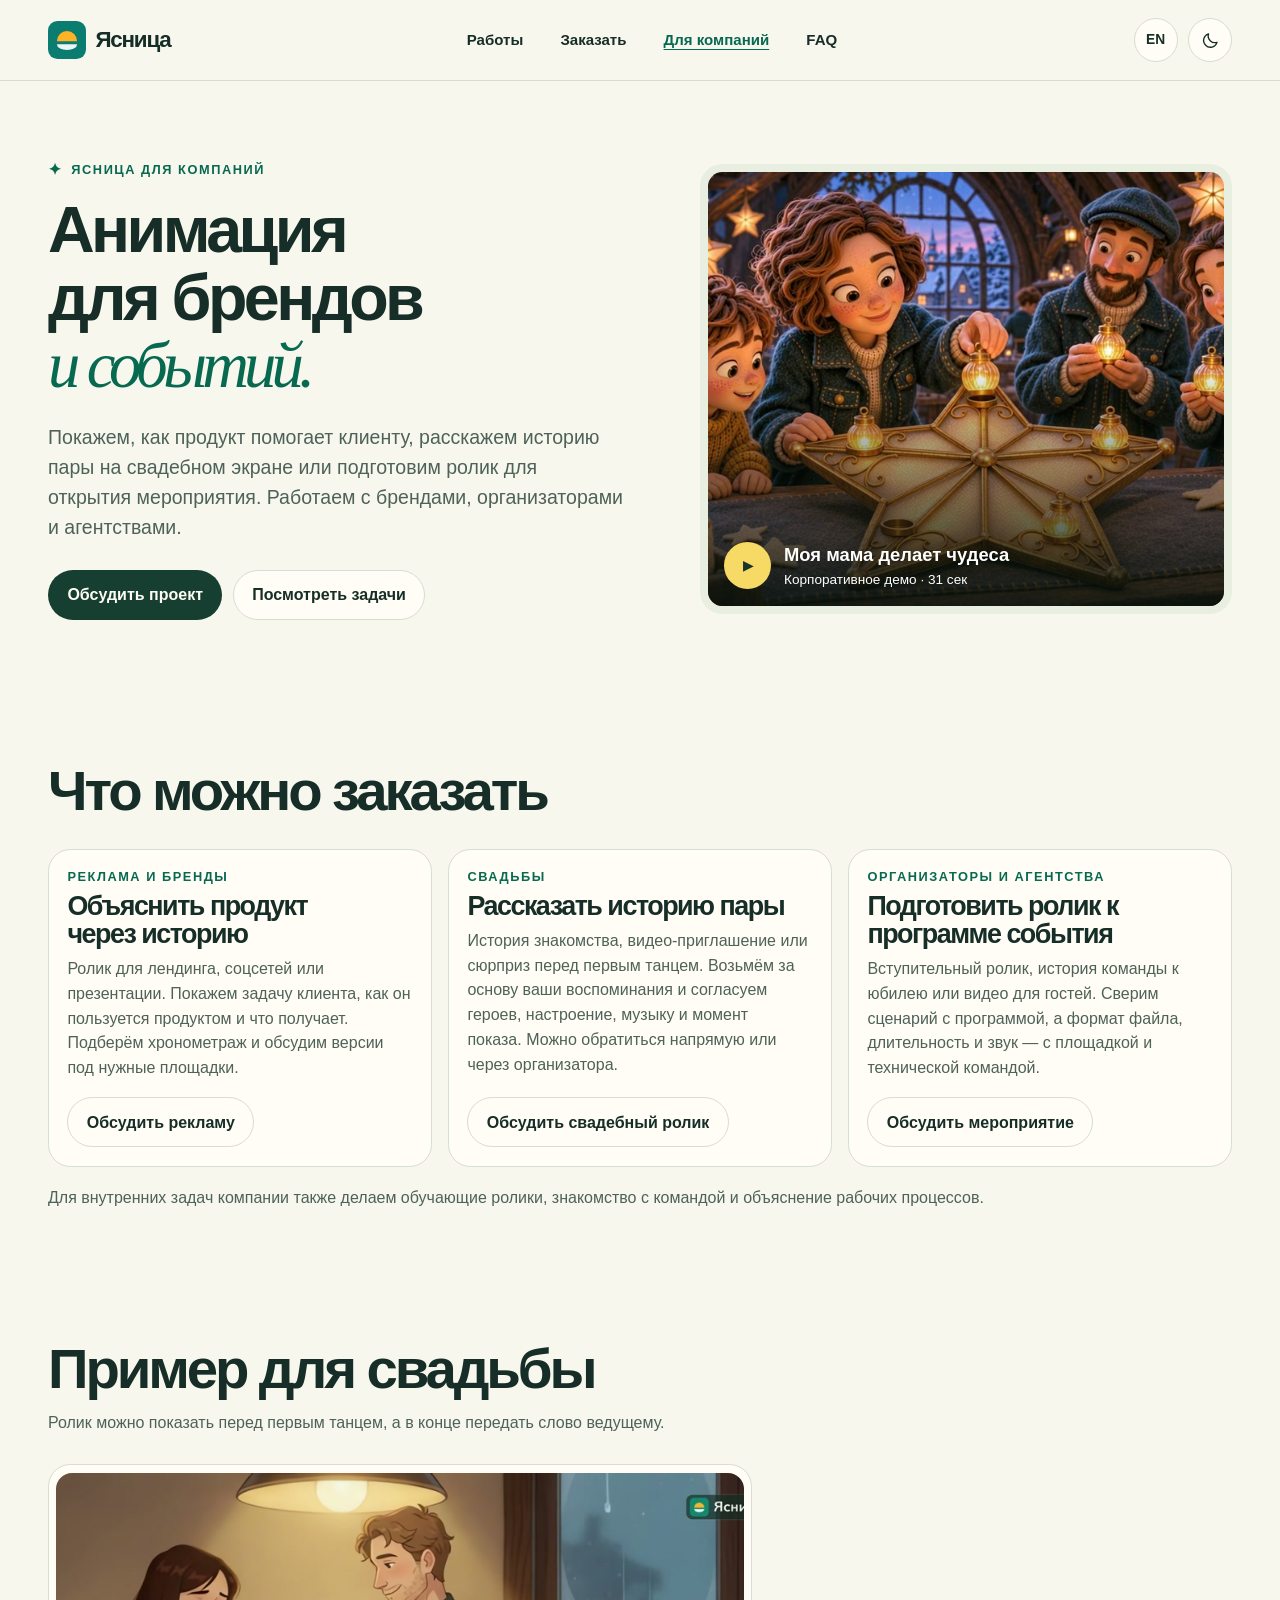
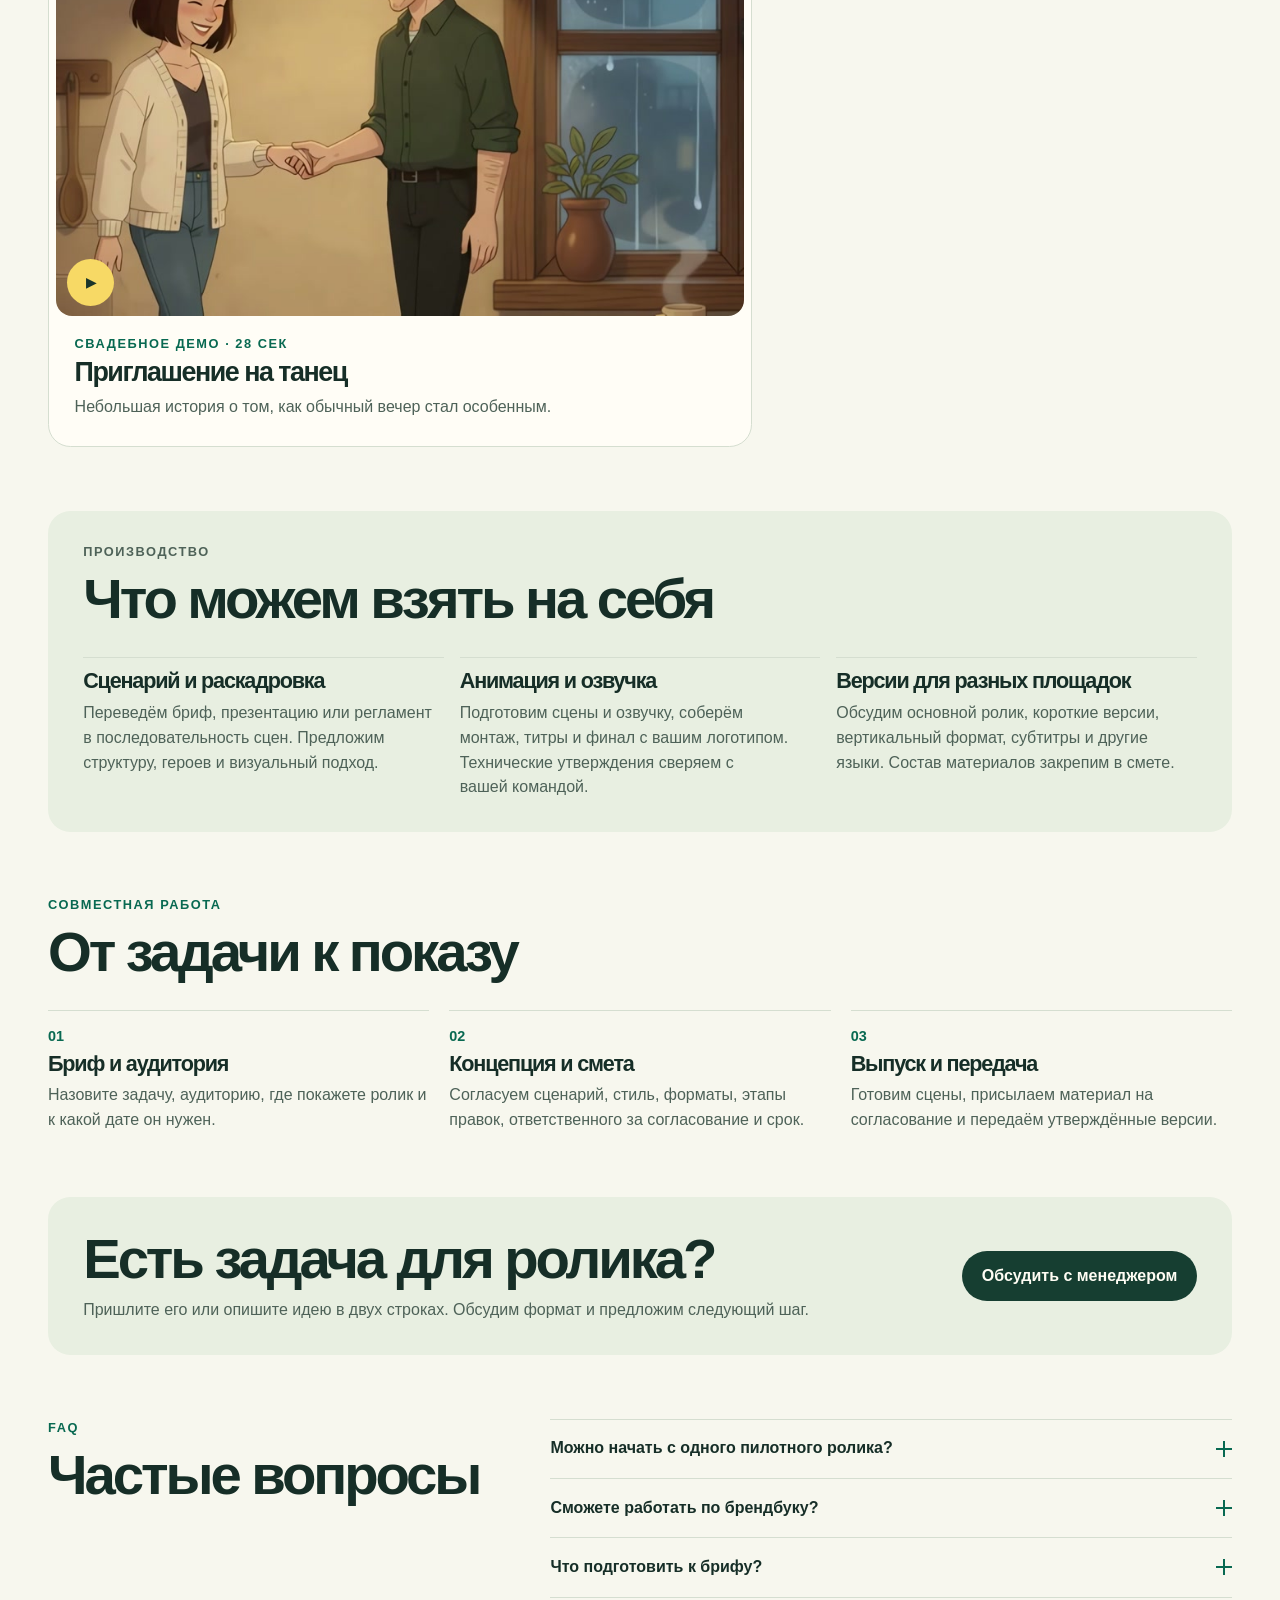
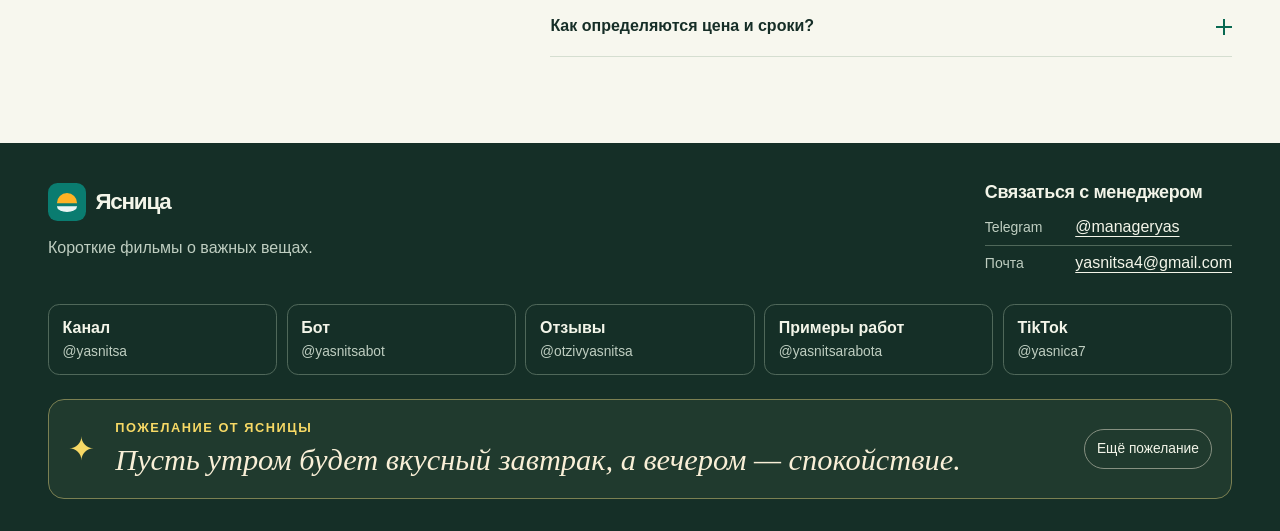
==== commit a608e793: "Show wedding demo and expand advertising and event services" ====
--- a/business/index.html
+++ b/business/index.html
@@ -3,17 +3,17 @@
 <head>
 <meta charset="utf-8">
 <meta name="viewport" content="width=device-width, initial-scale=1">
-<meta name="description" content="Анимация для обучения, продуктов, коммуникаций и событий. Сценарий, герои, озвучка и монтаж под задачу компании.">
+<meta name="description" content="Анимационные ролики для рекламы, свадеб и мероприятий. Сценарий, озвучка и монтаж для брендов, агентств и организаторов.">
 <meta name="theme-color" content="#f7f7ee">
-<meta property="og:title" content="Ясница для компаний — анимация под вашу задачу">
-<meta property="og:description" content="Анимация для обучения, продуктов, коммуникаций и событий. Сценарий, герои, озвучка и монтаж под задачу компании.">
+<meta property="og:title" content="Ясница — анимация для рекламы и мероприятий">
+<meta property="og:description" content="Анимационные ролики для рекламы, свадеб и мероприятий. Сценарий, озвучка и монтаж для брендов, агентств и организаторов.">
 <meta property="og:image" content="https://yasnitsa.ru/assets/corporate.jpg">
-<title data-en="Yasnitsa for business — animation with a purpose">Ясница для компаний — анимация под вашу задачу</title>
+<title data-en="Yasnitsa — animation for advertising and events">Ясница — анимация для рекламы и мероприятий</title>
 <link rel="canonical" href="https://yasnitsa.ru/business/">
 <link rel="icon" href="../assets/mark.svg" type="image/svg+xml">
 <script src="../prefs.js"></script>
-<link rel="stylesheet" href="../styles.css?v=journey-20261119">
-<script src="../site.js?v=journey-20261119" defer></script>
+<link rel="stylesheet" href="../styles.css?v=portfolio-20261121">
+<script src="../site.js?v=portfolio-20261121" defer></script>
 </head>
 <body data-assets="../assets/">
 <a class="skip" href="#main"><span data-en="Skip to content">К содержанию</span></a>
@@ -31,12 +31,44 @@
 
 <section class="wrap hero business-hero">
 <div class="hero-copy"><p data-en="Yasnitsa for business" class="kicker">Ясница для компаний</p>
-<h1><span data-en="Make the complex">Сложное становится</span> <em><span data-en="easy to follow.">понятным.</span></em></h1>
-<p data-en="Animation can show how a product works, teach a team or open an event. We build the film around your audience and where they’ll watch it." class="lead">Анимация помогает показать, как работает продукт, чему научить команду и что рассказать на событии. Соберём ролик под вашу аудиторию и канал.</p>
+<h1><span data-en="Animation for brands">Анимация для брендов</span> <em><span data-en="and events.">и событий.</span></em></h1>
+<p data-en="Show how a product helps, tell a couple’s story on a wedding screen, or open an event with a film. We work with brands, planners and agencies." class="lead">Покажем, как продукт помогает клиенту, расскажем историю пары на свадебном экране или подготовим ролик для открытия мероприятия. Работаем с брендами, организаторами и агентствами.</p>
 <div class="buttons"><a href="https://t.me/manageryas" class="button primary" data-order="business"><span data-en="Discuss a project">Обсудить проект</span></a><a class="button secondary" href="#use-cases"><span data-en="Explore use cases">Посмотреть задачи</span></a></div></div>
 <a class="business-film work-media" href="../assets/corporate.mp4" data-video="corporate" data-title-ru="Моя мама делает чудеса" data-title-en="My Mum Makes Miracles" aria-label="Смотреть корпоративное демо" data-en-label="Watch the business demo"><img src="../assets/corporate.jpg" alt="" width="720" height="405"><span class="film-caption"><span class="play" aria-hidden="true">▶</span><span><strong data-en="My Mum Makes Miracles">Моя мама делает чудеса</strong><small data-en="Business demo · 31 sec">Корпоративное демо · 31 сек</small></span></span></a>
 </section>
-<section class="wrap section" id="use-cases"><div class="section-heading"><p data-en="Use cases" class="kicker">Задачи</p><h2 data-en="Where animation can help">Где пригодится анимация</h2></div><div class="use-grid"><article class="use-card"><p data-en="Marketing and sales" class="kicker">Маркетинг и продажи</p><h3 data-en="Explain a product in one viewing">Объяснить продукт за один просмотр</h3><p data-en="Show what the product does and how to use it, for a landing page, pitch, social video or client demo.">Покажем, какую задачу решает продукт и как им пользоваться. Подходит для лендинга, презентации, соцсетей или демонстрации клиенту.</p></article><article class="use-card"><p data-en="Customer support" class="kicker">Клиентский сервис</p><h3 data-en="Answer recurring questions">Снять повторяющиеся вопросы</h3><p data-en="Cover booking, order collection, getting started or a common mistake. Turn it into a video for your help centre or email series.">В ролике можно разобрать запись, получение заказа, первый запуск или частую ошибку. Подготовим инструкцию для базы знаний или рассылки.</p></article><article class="use-card"><p data-en="Learning and HR" class="kicker">Обучение и HR</p><h3 data-en="Help employees hit the ground running">Помочь сотрудникам освоиться</h3><p data-en="Show the first day, a task sequence or a service standard. We align the script with your policies and subject-matter expert.">Покажем первый день, последовательность действий или стандарт сервиса. Содержание сверяем с вашими регламентами и ответственным специалистом.</p></article><article class="use-card"><p data-en="Internal communications" class="kicker">Внутренние коммуникации</p><h3 data-en="Explain a change">Рассказать об изменениях</h3><p data-en="Use a story with clear situations and actions to explain a new process, what a team does or a project launch.">Новый процесс, роль команды или запуск проекта можно показать через историю с понятными ситуациями и действиями.</p></article><article class="use-card"><p data-en="Events and celebrations" class="kicker">События и корпоративы</p><h3 data-en="Open the event with a story">Открыть событие историей</h3><p data-en="Create an opener, a film about the team or an anniversary piece. We agree on venue specifications and the screening date upfront.">Создадим заставку, мультфильм о команде или ролик к юбилею. Заранее согласуем технические параметры площадки и дату показа.</p></article><article class="use-card"><p data-en="Brand and partnerships" class="kicker">Бренд и партнёрства</p><h3 data-en="Turn an idea into a series">Развить идею в серию</h3><p data-en="Discuss a brand character, an explainer series or a story for a joint campaign. Start with a single pilot if you like.">Обсудим персонажа бренда, серию объясняющих роликов или историю для совместной кампании. Можно начать с одного пилота.</p></article></div></section>
+<section class="wrap section" id="use-cases">
+<div class="section-heading"><h2 data-en="What we can make for you">Что можно заказать</h2></div>
+<div class="use-grid service-cards">
+<article class="use-card" id="advertising">
+<p class="kicker" data-en="Advertising and brands">Реклама и бренды</p>
+<h3 data-en="Tell a story about your product">Объяснить продукт через историю</h3>
+<p data-en="A film for a landing page, social media or a presentation. Show the customer’s problem, how they use your product and what they get. We discuss length and versions for each channel.">Ролик для лендинга, соцсетей или презентации. Покажем задачу клиента, как он пользуется продуктом и что получает. Подберём хронометраж и обсудим версии под нужные площадки.</p>
+<a class="button secondary" href="https://t.me/manageryas" data-order="advertising"><span data-en="Discuss an ad">Обсудить рекламу</span></a>
+</article>
+<article class="use-card" id="wedding">
+<p class="kicker" data-en="Weddings">Свадьбы</p>
+<h3 data-en="Tell the couple’s story">Рассказать историю пары</h3>
+<p data-en="A story of how you met, a video invitation or a surprise before the first dance. We start with your memories and agree on characters, mood, music and when to screen it. Contact us directly or through your planner.">История знакомства, видео-приглашение или сюрприз перед первым танцем. Возьмём за основу ваши воспоминания и согласуем героев, настроение, музыку и момент показа. Можно обратиться напрямую или через организатора.</p>
+<a class="button secondary" href="https://t.me/manageryas" data-order="wedding"><span data-en="Discuss a wedding film">Обсудить свадебный ролик</span></a>
+</article>
+<article class="use-card" id="events">
+<p class="kicker" data-en="Planners and agencies">Организаторы и агентства</p>
+<h3 data-en="Create a film for the event programme">Подготовить ролик к программе события</h3>
+<p data-en="An opening film, a team anniversary story or a film for guests. We align the script with the programme and confirm file format, duration and sound with the venue and technical team.">Вступительный ролик, история команды к юбилею или видео для гостей. Сверим сценарий с программой, а формат файла, длительность и звук — с площадкой и технической командой.</p>
+<a class="button secondary" href="https://t.me/manageryas" data-order="events"><span data-en="Discuss an event">Обсудить мероприятие</span></a>
+</article>
+</div>
+<p class="service-note" data-en="We also make training and internal communications films, including onboarding, process explainers and company stories.">Для внутренних задач компании также делаем обучающие ролики, знакомство с командой и объяснение рабочих процессов.</p>
+</section>
+<section class="wrap section" id="event-demo">
+<div class="section-heading"><h2 data-en="Wedding demo">Пример для свадьбы</h2>
+<p class="section-intro" data-en="The film can end on an invitation to the dance floor, ready for the host to pick up.">Ролик можно показать перед первым танцем, а в конце передать слово ведущему.</p></div>
+<div class="event-demo-card"><article class="work-card">
+<a class="work-media" href="../assets/wedding.mp4" data-video="wedding" data-title-ru="Приглашение на танец" data-title-en="An Invitation to Dance" aria-label="Смотреть «Приглашение на танец»" data-en-label="Watch An Invitation to Dance">
+<img src="../assets/wedding.jpg" width="960" height="540" alt="" loading="lazy"><span class="play" aria-hidden="true">▶</span></a>
+<div class="work-copy"><p class="kicker" data-en="Wedding demo · 28 sec">Свадебное демо · 28 сек</p>
+<h3 data-en="An Invitation to Dance">Приглашение на танец</h3>
+<p data-en="A short story about an ordinary evening that became something special.">Небольшая история о том, как обычный вечер стал особенным.</p></div></article></div></section>
 <section class="wrap section scope"><div class="section-heading"><p data-en="Production" class="kicker">Производство</p><h2 data-en="What we can take on">Что можем взять на себя</h2></div>
 <div class="scope-grid">
 <article><h3 data-en="Script and storyboard">Сценарий и раскадровка</h3><p data-en="Turn a brief, slide deck or policy into a sequence of scenes. We propose the structure, characters and visual approach.">Переведём бриф, презентацию или регламент в последовательность сцен. Предложим структуру, героев и визуальный подход.</p></article>
--- a/styles.css
+++ b/styles.css
@@ -90,6 +90,18 @@
 .steps li { border-top: 1px solid var(--line); padding: .85rem 0 0 }
 .step-no { font-size: .9rem; color: var(--accent); font-weight: 750; display: block; margin-bottom: .35rem }
 .steps h3,.scope-grid h3 { font-size: 1.35rem; margin-bottom: .5rem }
+.pricing-grid { display: grid; grid-template-columns: minmax(0,1.05fr) minmax(0,.95fr); gap: clamp(1.25rem,4vw,3.75rem); align-items: start }
+.price-sheet { overflow: hidden; border: 1px solid var(--line); background: var(--paper); border-radius: var(--radius) }
+.price-sheet table { width: 100%; border-collapse: collapse; font-variant-numeric: tabular-nums }
+.price-sheet th,.price-sheet td { padding: .64rem clamp(.85rem,3vw,1.3rem); text-align: left }
+.price-sheet thead th { background: var(--wash); color: var(--accent); font-size: .88rem }
+.price-sheet tbody tr + tr { border-top: 1px solid var(--line) }
+.price-sheet tbody th { font-weight: 600 }
+.price-sheet td,.price-sheet th:last-child { text-align: right; white-space: nowrap }
+.price-sheet td { font-weight: 750 }
+.price-notes h3 { font-size: 1.28rem; margin-bottom: .45rem }
+.price-notes p { color: var(--muted); margin-bottom: 1.05rem }
+.price-notes .buttons { margin-top: 1.3rem }
 .about { display: grid; grid-template-columns: 1fr 1fr; gap: 2rem; border-top: 1px solid var(--line); align-items: center }
 .about .button { margin-top: 1rem }
 .faq { display: grid; grid-template-columns: .8fr 1.2fr; gap: 2rem 3rem }
@@ -155,7 +167,7 @@
   .top-inner { flex-wrap: wrap; gap: .5rem; padding: .65rem 0 }
   nav { order: 3; width: 100%; gap: .5rem 1rem; flex-wrap: wrap; padding-top: .2rem }
   nav a { padding-block: .32rem; font-size: .9rem }
-  .hero,.business-hero,.faq,.about { grid-template-columns: 1fr; gap: 1.45rem }
+  .hero,.business-hero,.faq,.about,.pricing-grid { grid-template-columns: 1fr; gap: 1.45rem }
   .hero { padding-block: 2.25rem }
   .hero-art { margin-inline: .4rem .65rem; transform: rotate(1.4deg) }
   .hero-film { aspect-ratio: 1.23 }
@@ -184,3 +196,16 @@
 
 .video-status { padding: .7rem 1rem; color: var(--ink); }
 .video-status a { text-decoration: underline; }
+
+@media (min-width: 1080px) {
+  .featured-works { grid-template-columns: repeat(4, minmax(0, 1fr)); }
+}
+#works > .quiet-link + .quiet-link { margin-inline-start: 1.25rem; }
+.service-cards .use-card { display: flex; flex-direction: column; align-items: flex-start; }
+.service-cards .button { margin-top: auto; }
+.service-cards .use-card > p:not(.kicker) { color: var(--muted); margin-bottom: 1rem; }
+.service-note { color: var(--muted); margin-top: 1.2rem; }
+.event-demo-card { max-width: 44rem; }
+@media (max-width: 650px) {
+  #works > .quiet-link + .quiet-link { display: block; margin-inline-start: 0; }
+}
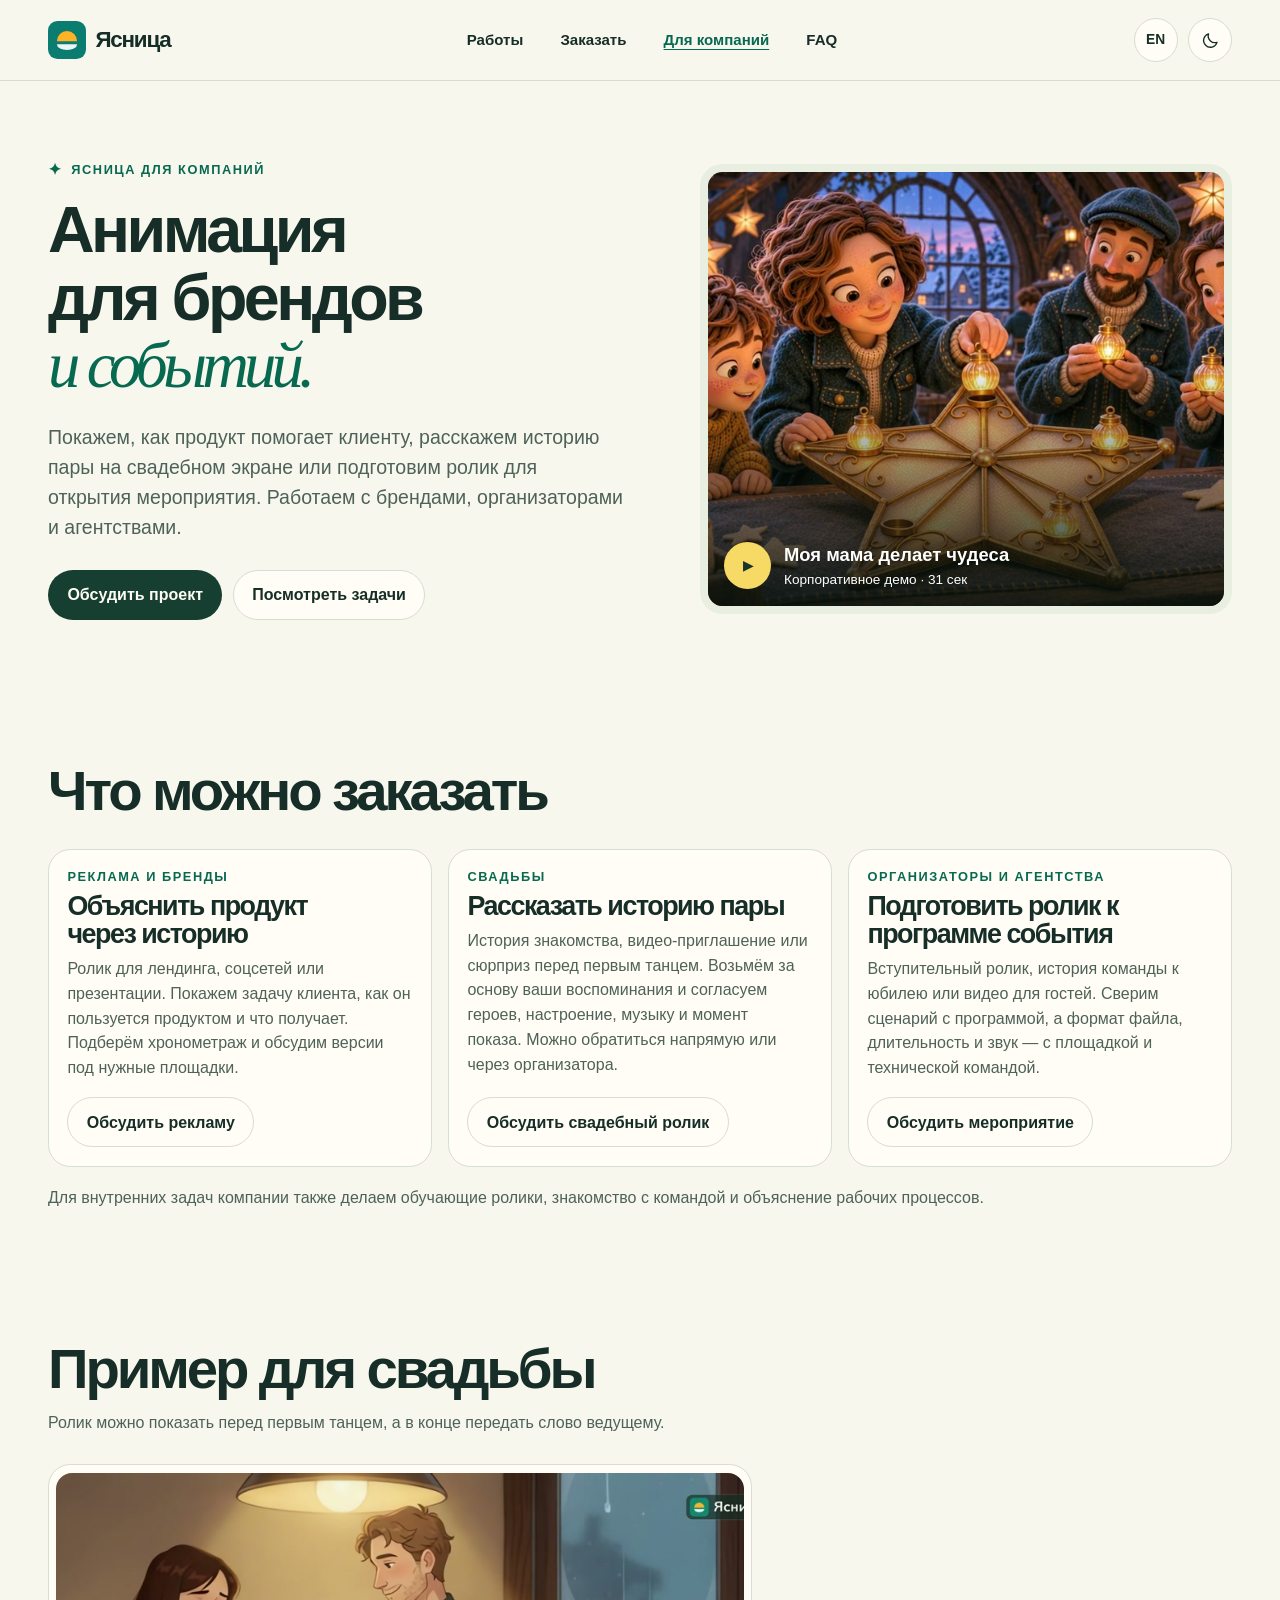
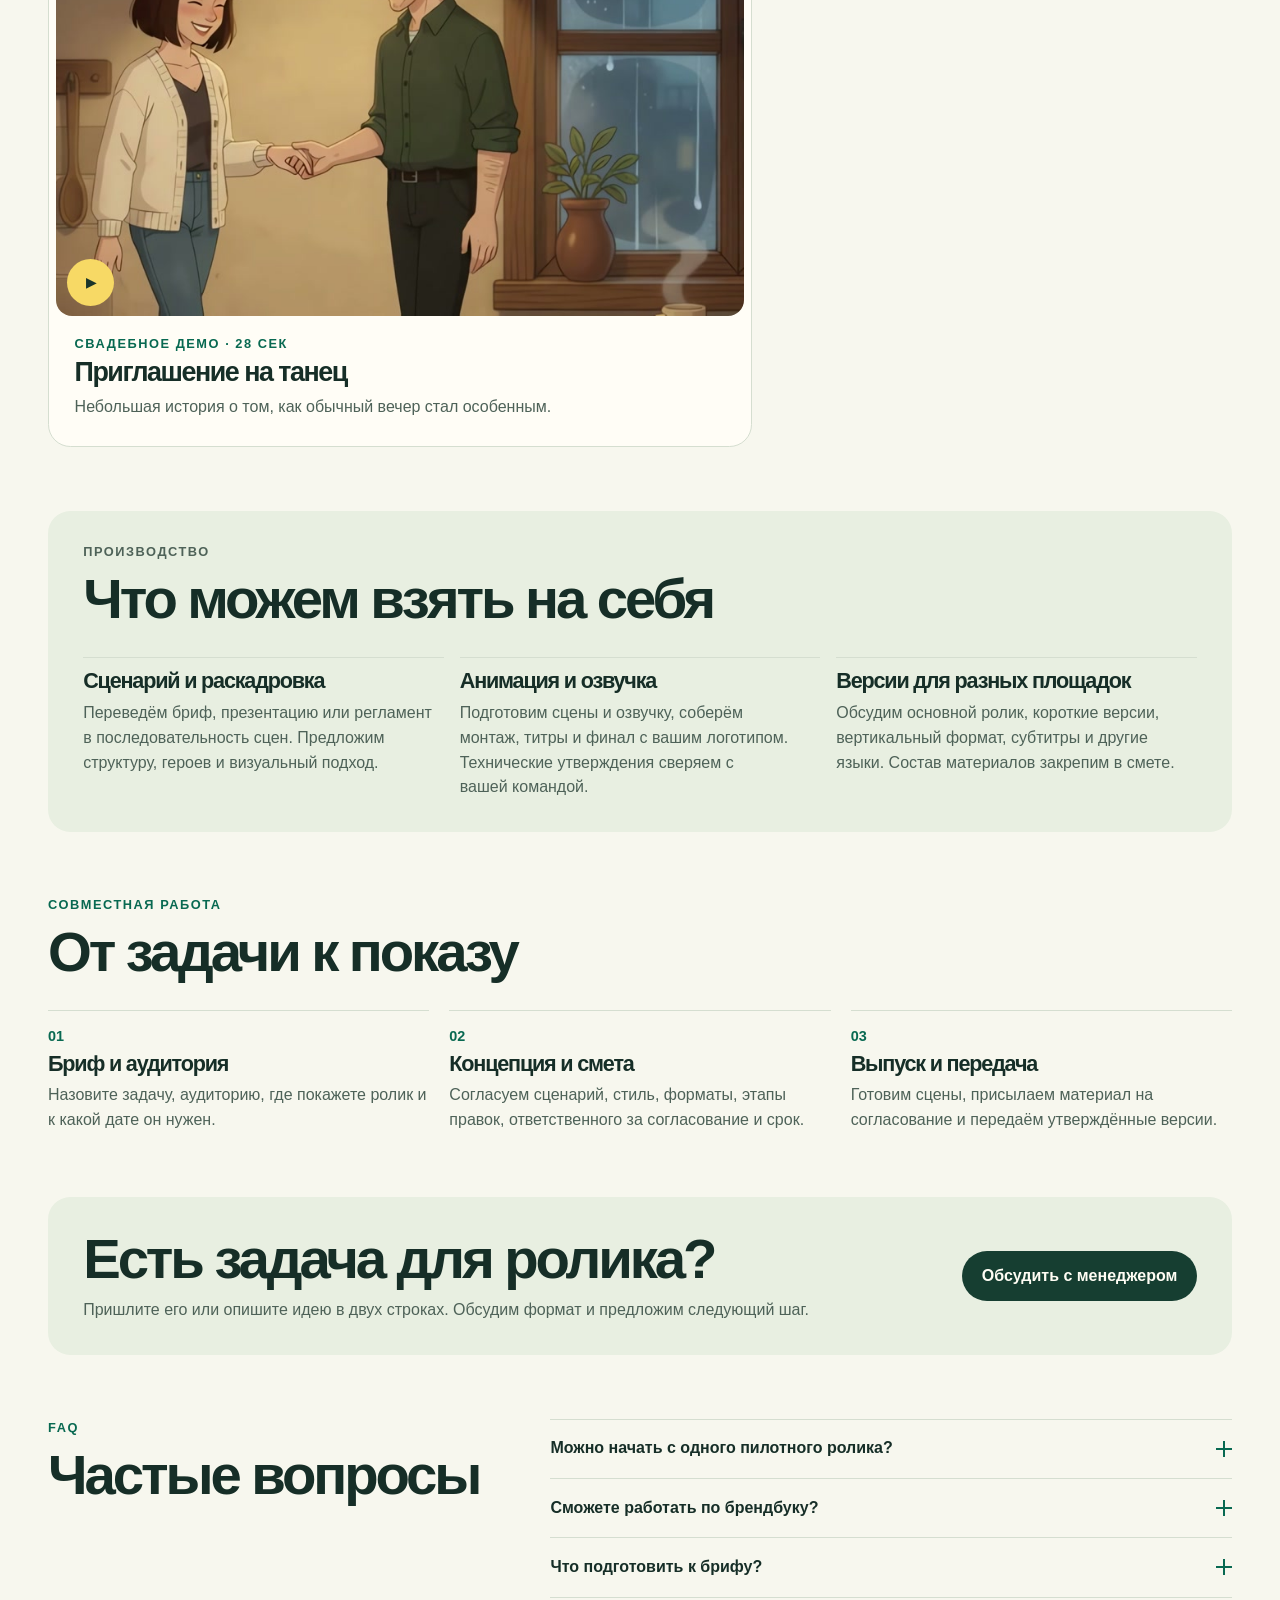
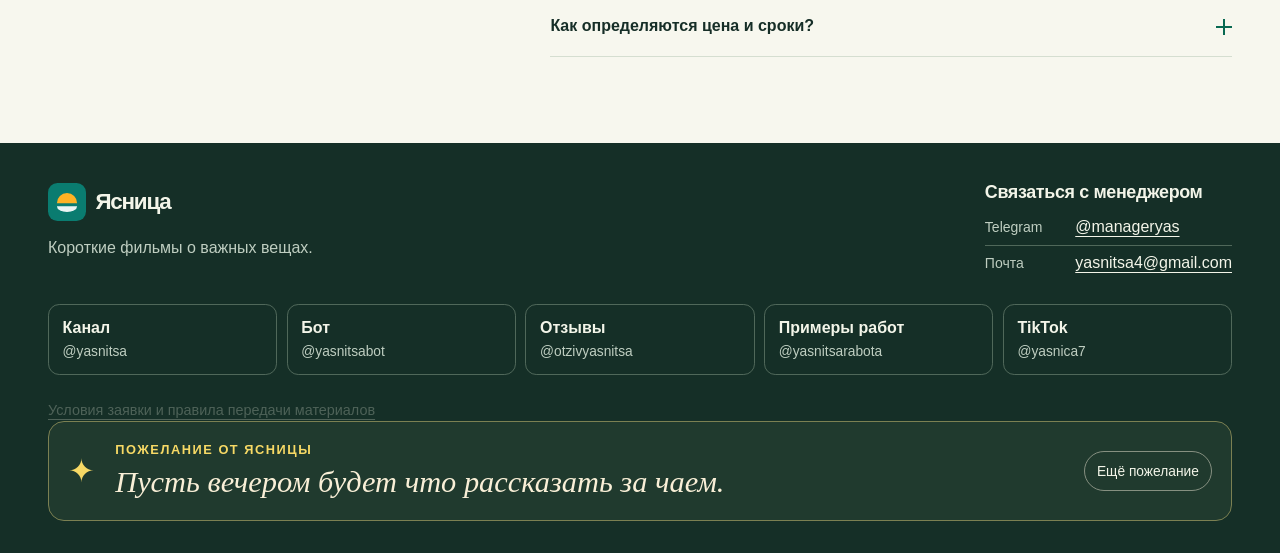
==== commit 35e72dbe: "Link public guidelines from the business page" ====
--- a/business/index.html
+++ b/business/index.html
@@ -84,6 +84,7 @@
 <a href="https://t.me/manageryas"><span class="contact-label">Telegram</span><span>@manageryas</span></a>
 <a href="mailto:yasnitsa4@gmail.com"><span class="contact-label" data-en="Email">Почта</span><span>yasnitsa4@gmail.com</span></a></div></div>
 <div class="socials"><a href="https://t.me/yasnitsa"><strong data-en="Channel">Канал</strong><span>@yasnitsa</span></a><a href="https://t.me/yasnitsabot"><strong data-en="Bot">Бот</strong><span>@yasnitsabot</span></a><a href="https://t.me/otzivyasnitsa"><strong data-en="Reviews">Отзывы</strong><span>@otzivyasnitsa</span></a><a href="https://t.me/yasnitsarabota"><strong data-en="Portfolio">Примеры работ</strong><span>@yasnitsarabota</span></a><a href="https://www.tiktok.com/@yasnica7"><strong data-en="TikTok">TikTok</strong><span>@yasnica7</span></a></div>
+<p class="field-note"><a href="../legal/" data-en="Order and material guidelines">Условия заявки и правила передачи материалов</a></p>
 <aside class="wish"><div class="wish-star" aria-hidden="true">✦</div><div><p data-en="A wish from Yasnitsa" class="kicker">Пожелание от Ясницы</p><p class="wish-line" id="wish" aria-live="polite"><span data-en="May today give you a reason to smile.">Пусть сегодня найдётся повод улыбнуться.</span></p></div>
 <button class="wish-next" type="button" id="wish-next"><span data-en="Another wish">Ещё пожелание</span></button></aside>
 </div></footer>
@@ -102,6 +103,7 @@
 <label for="brief"><span data-en="Idea, occasion or goal">Идея, повод или задача</span></label>
 <textarea id="brief" maxlength="650" rows="4" placeholder="Например: сказка про маленького пилота на день рождения" data-en-placeholder="For example: a little pilot’s birthday adventure"></textarea>
 <p class="field-note"><span data-en="The draft opens in Telegram or your email app. Please send it there when you are ready.">Черновик откроется в Telegram или в почтовом приложении. Отправьте его, когда будете готовы.</span></p>
+<p class="field-note"><span data-en="Keep the first message to the idea and date. Leave out photos, children’s details and third-party data.">В первом сообщении достаточно идеи и даты. Оставьте за пределами заявки фото и личные данные.</span> <a href="../legal/#materials" data-en="Material guidelines">Правила передачи материалов</a>.</p>
 <div class="buttons"><a class="button primary" id="telegram-draft" href="https://t.me/manageryas"><span data-en="Open Telegram">Открыть Telegram</span></a><a class="button secondary" id="email-draft" href="mailto:yasnitsa4@gmail.com"><span data-en="Use email">Написать на почту</span></a></div>
 </form></div></dialog>
 </body>
